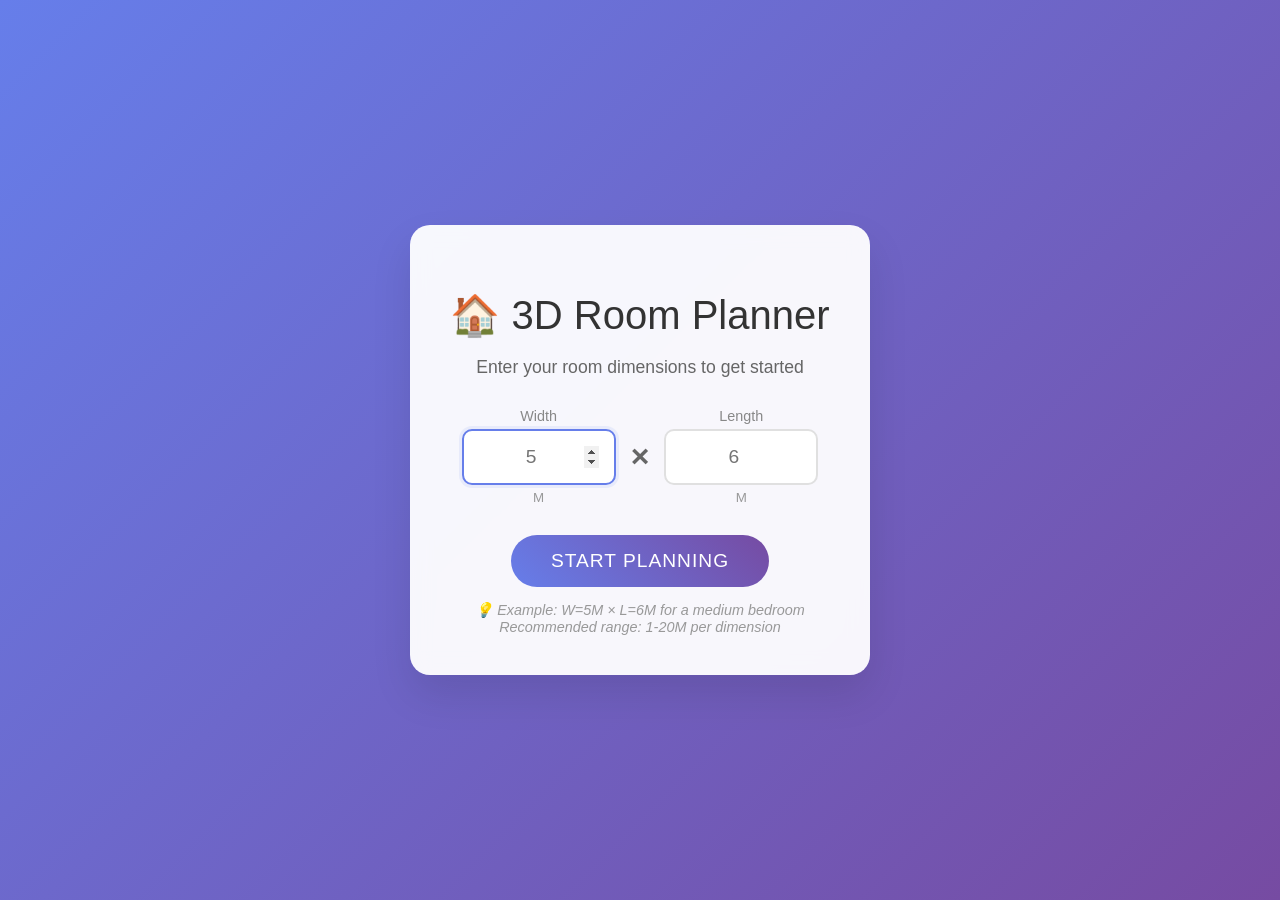
==== index.html @ 2e44877c "first commit" ====
<!DOCTYPE html>
<html>
  <head>
    <meta charset="utf-8" />
    <title>3D Room Planner - Welcome</title>
    <style>
      body {
        margin: 0;
        font-family: "Segoe UI", Tahoma, Geneva, Verdana, sans-serif;
        background: linear-gradient(135deg, #667eea 0%, #764ba2 100%);
        min-height: 100vh;
        display: flex;
        align-items: center;
        justify-content: center;
      }

      .intro-container {
        background: rgba(255, 255, 255, 0.95);
        padding: 40px;
        border-radius: 20px;
        box-shadow: 0 20px 40px rgba(0, 0, 0, 0.1);
        text-align: center;
        max-width: 500px;
        backdrop-filter: blur(10px);
        margin: 20px;
      }

      .intro-container h1 {
        color: #333;
        margin-bottom: 10px;
        font-size: 2.5em;
        font-weight: 300;
      }

      .intro-container p {
        color: #666;
        margin-bottom: 30px;
        font-size: 1.1em;
      }

      .dimension-inputs {
        display: flex;
        align-items: center;
        justify-content: center;
        gap: 15px;
        margin-bottom: 30px;
        flex-wrap: wrap;
      }

      .input-group {
        display: flex;
        flex-direction: column;
        align-items: center;
      }

      .input-group label {
        font-size: 0.9em;
        color: #888;
        margin-bottom: 5px;
        font-weight: 500;
      }

      .dimension-inputs input {
        width: 120px;
        padding: 15px;
        border: 2px solid #e0e0e0;
        border-radius: 10px;
        font-size: 1.2em;
        text-align: center;
        transition: all 0.3s ease;
        background: white;
      }

      .dimension-inputs input:focus {
        outline: none;
        border-color: #667eea;
        box-shadow: 0 0 0 3px rgba(102, 126, 234, 0.1);
      }

      .dimension-separator {
        font-size: 2em;
        color: #666;
        font-weight: bold;
      }

      .start-button {
        background: linear-gradient(45deg, #667eea, #764ba2);
        color: white;
        border: none;
        padding: 15px 40px;
        font-size: 1.2em;
        border-radius: 50px;
        cursor: pointer;
        transition: all 0.3s ease;
        font-weight: 500;
        text-transform: uppercase;
        letter-spacing: 1px;
      }

      .start-button:hover {
        transform: translateY(-2px);
        box-shadow: 0 10px 20px rgba(102, 126, 234, 0.3);
      }

      .start-button:disabled {
        background: #ccc;
        cursor: not-allowed;
        transform: none;
        box-shadow: none;
      }

      .hint {
        font-size: 0.9em;
        color: #999;
        margin-top: 15px;
        font-style: italic;
      }

      /* Responsive design */
      @media (max-width: 600px) {
        .intro-container {
          margin: 20px;
          padding: 30px 20px;
        }

        .intro-container h1 {
          font-size: 2em;
        }

        .dimension-inputs {
          flex-direction: column;
        }

        .dimension-separator {
          transform: rotate(90deg);
        }
      }
    </style>
  </head>
  <body>
    <div class="intro-container">
      <h1>🏠 3D Room Planner</h1>
      <p>Enter your room dimensions to get started</p>

      <div class="dimension-inputs">
        <div class="input-group">
          <label>Width</label>
          <input
            type="number"
            id="room-width"
            placeholder="5"
            min="1"
            max="20"
          />
          <small style="color: #999; margin-top: 5px">M</small>
        </div>

        <div class="dimension-separator">×</div>

        <div class="input-group">
          <label>Length</label>
          <input
            type="number"
            id="room-length"
            placeholder="6"
            min="1"
            max="20"
          />
          <small style="color: #999; margin-top: 5px">M</small>
        </div>
      </div>

      <button class="start-button" onclick="startPlanner()">
        Start Planning
      </button>

      <div class="hint">
        💡 Example: W=5M × L=6M for a medium bedroom<br />
        Recommended range: 1-20M per dimension
      </div>
    </div>

    <script>
      function startPlanner() {
        const widthInput = document.getElementById("room-width");
        const lengthInput = document.getElementById("room-length");

        const width = parseFloat(widthInput.value);
        const length = parseFloat(lengthInput.value);

        // Validation
        if (!width || !length) {
          alert("Please enter both width and length dimensions");
          return;
        }

        if (width < 1 || width > 20 || length < 1 || length > 20) {
          alert("Please enter dimensions between 1M and 20M");
          return;
        }

        // Store dimensions in localStorage for the planner page
        localStorage.setItem("roomWidth", width);
        localStorage.setItem("roomLength", length);

        // Redirect to planner page
        window.location.href = "planner.html";
      }

      // Allow Enter key to start planner
      document.addEventListener("keydown", function (e) {
        if (e.key === "Enter") {
          startPlanner();
        }
      });

      // Auto-focus first input
      window.addEventListener("load", function () {
        document.getElementById("room-width").focus();
      });
    </script>
  </body>
</html>
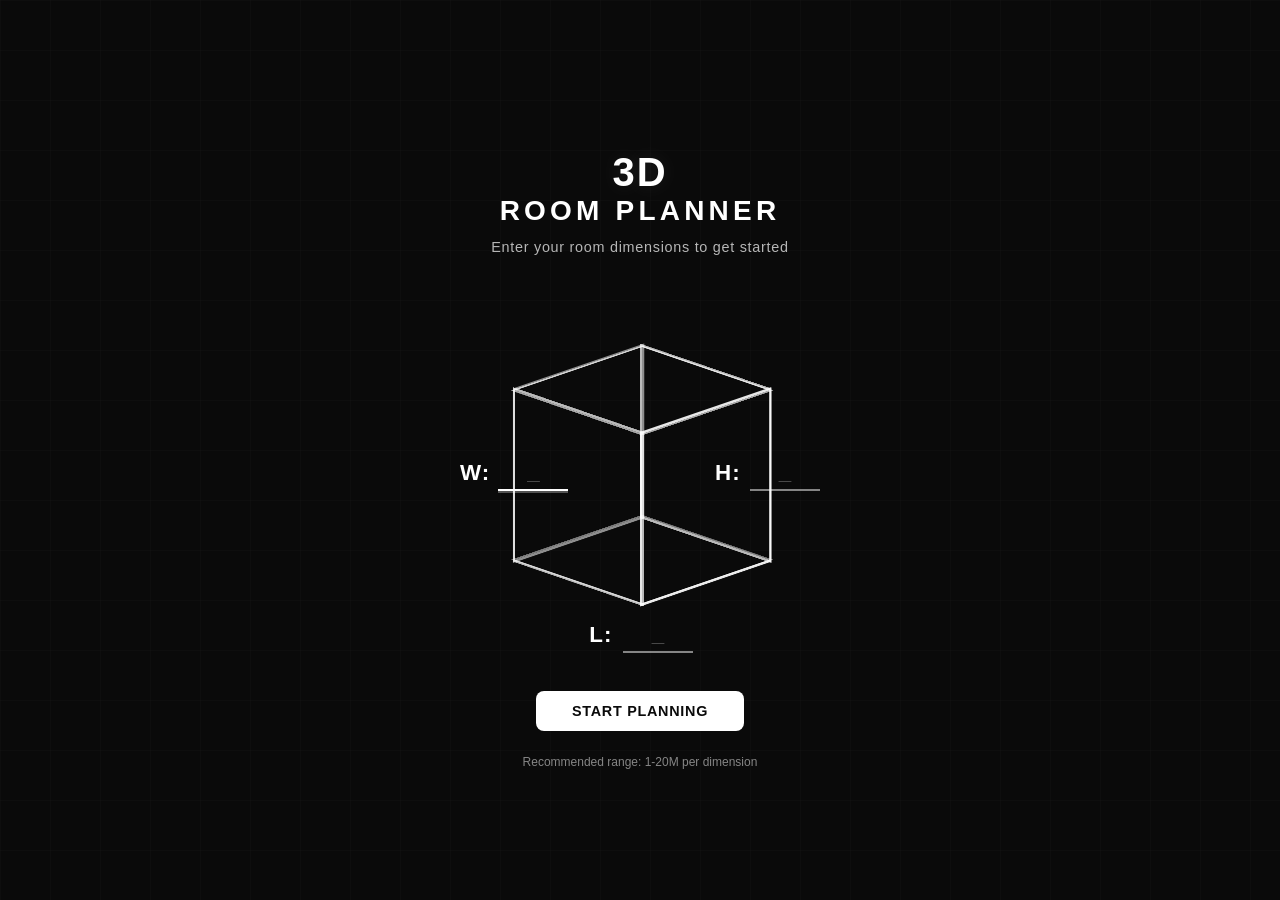
==== commit 735bdeae: "improved UI" ====
--- a/index.html
+++ b/index.html
@@ -3,170 +3,66 @@
   <head>
     <meta charset="utf-8" />
     <title>3D Room Planner - Welcome</title>
-    <style>
-      body {
-        margin: 0;
-        font-family: "Segoe UI", Tahoma, Geneva, Verdana, sans-serif;
-        background: linear-gradient(135deg, #667eea 0%, #764ba2 100%);
-        min-height: 100vh;
-        display: flex;
-        align-items: center;
-        justify-content: center;
-      }
-
-      .intro-container {
-        background: rgba(255, 255, 255, 0.95);
-        padding: 40px;
-        border-radius: 20px;
-        box-shadow: 0 20px 40px rgba(0, 0, 0, 0.1);
-        text-align: center;
-        max-width: 500px;
-        backdrop-filter: blur(10px);
-        margin: 20px;
-      }
-
-      .intro-container h1 {
-        color: #333;
-        margin-bottom: 10px;
-        font-size: 2.5em;
-        font-weight: 300;
-      }
-
-      .intro-container p {
-        color: #666;
-        margin-bottom: 30px;
-        font-size: 1.1em;
-      }
-
-      .dimension-inputs {
-        display: flex;
-        align-items: center;
-        justify-content: center;
-        gap: 15px;
-        margin-bottom: 30px;
-        flex-wrap: wrap;
-      }
-
-      .input-group {
-        display: flex;
-        flex-direction: column;
-        align-items: center;
-      }
-
-      .input-group label {
-        font-size: 0.9em;
-        color: #888;
-        margin-bottom: 5px;
-        font-weight: 500;
-      }
-
-      .dimension-inputs input {
-        width: 120px;
-        padding: 15px;
-        border: 2px solid #e0e0e0;
-        border-radius: 10px;
-        font-size: 1.2em;
-        text-align: center;
-        transition: all 0.3s ease;
-        background: white;
-      }
-
-      .dimension-inputs input:focus {
-        outline: none;
-        border-color: #667eea;
-        box-shadow: 0 0 0 3px rgba(102, 126, 234, 0.1);
-      }
-
-      .dimension-separator {
-        font-size: 2em;
-        color: #666;
-        font-weight: bold;
-      }
-
-      .start-button {
-        background: linear-gradient(45deg, #667eea, #764ba2);
-        color: white;
-        border: none;
-        padding: 15px 40px;
-        font-size: 1.2em;
-        border-radius: 50px;
-        cursor: pointer;
-        transition: all 0.3s ease;
-        font-weight: 500;
-        text-transform: uppercase;
-        letter-spacing: 1px;
-      }
-
-      .start-button:hover {
-        transform: translateY(-2px);
-        box-shadow: 0 10px 20px rgba(102, 126, 234, 0.3);
-      }
-
-      .start-button:disabled {
-        background: #ccc;
-        cursor: not-allowed;
-        transform: none;
-        box-shadow: none;
-      }
-
-      .hint {
-        font-size: 0.9em;
-        color: #999;
-        margin-top: 15px;
-        font-style: italic;
-      }
-
-      /* Responsive design */
-      @media (max-width: 600px) {
-        .intro-container {
-          margin: 20px;
-          padding: 30px 20px;
-        }
-
-        .intro-container h1 {
-          font-size: 2em;
-        }
-
-        .dimension-inputs {
-          flex-direction: column;
-        }
-
-        .dimension-separator {
-          transform: rotate(90deg);
-        }
-      }
-    </style>
+    <link rel="stylesheet" href="css/index.css" />
+    <link rel="stylesheet" href="css/dialog.css" />
+    <script src="js/utils/dialog.js"></script>
   </head>
   <body>
     <div class="intro-container">
-      <h1>🏠 3D Room Planner</h1>
-      <p>Enter your room dimensions to get started</p>
+      <h1 class="main-title">
+        <span class="title-3d">3D</span>
+        <span class="title-room">ROOM PLANNER</span>
+      </h1>
+      <p class="subtitle">Enter your room dimensions to get started</p>
 
-      <div class="dimension-inputs">
-        <div class="input-group">
-          <label>Width</label>
-          <input
-            type="number"
-            id="room-width"
-            placeholder="5"
-            min="1"
-            max="20"
-          />
-          <small style="color: #999; margin-top: 5px">M</small>
+      <div class="room-visualization">
+        <!-- 3D Wireframe Cube -->
+        <div class="wireframe-cube">
+          <div class="cube-face cube-front"></div>
+          <div class="cube-face cube-back"></div>
+          <div class="cube-face cube-right"></div>
+          <div class="cube-face cube-left"></div>
+          <div class="cube-face cube-top"></div>
+          <div class="cube-face cube-bottom"></div>
         </div>
 
-        <div class="dimension-separator">×</div>
+        <!-- Dimension Inputs positioned around the cube -->
+        <div class="dimension-inputs-wrapper">
+          <div class="dimension-input-group dimension-width">
+            <label class="dimension-label">W:</label>
+            <input
+              type="number"
+              id="room-width"
+              class="dimension-input"
+              placeholder="_"
+              min="1"
+              max="20"
+            />
+          </div>
 
-        <div class="input-group">
-          <label>Length</label>
-          <input
-            type="number"
-            id="room-length"
-            placeholder="6"
-            min="1"
-            max="20"
-          />
-          <small style="color: #999; margin-top: 5px">M</small>
+          <div class="dimension-input-group dimension-height">
+            <label class="dimension-label">H:</label>
+            <input
+              type="number"
+              id="room-height"
+              class="dimension-input"
+              placeholder="_"
+              min="1"
+              max="20"
+            />
+          </div>
+
+          <div class="dimension-input-group dimension-length">
+            <label class="dimension-label">L:</label>
+            <input
+              type="number"
+              id="room-length"
+              class="dimension-input"
+              placeholder="_"
+              min="1"
+              max="20"
+            />
+          </div>
         </div>
       </div>
 
@@ -174,50 +70,18 @@
         Start Planning
       </button>
 
-      <div class="hint">
-        💡 Example: W=5M × L=6M for a medium bedroom<br />
-        Recommended range: 1-20M per dimension
+      <div class="hint">Recommended range: 1-20M per dimension</div>
+    </div>
+
+    <!-- Dialog Modal -->
+    <div id="dialog-modal">
+      <div id="dialog-content">
+        <h2 id="dialog-title">Dialog</h2>
+        <p id="dialog-message"></p>
+        <div id="dialog-buttons"></div>
       </div>
     </div>
 
-    <script>
-      function startPlanner() {
-        const widthInput = document.getElementById("room-width");
-        const lengthInput = document.getElementById("room-length");
-
-        const width = parseFloat(widthInput.value);
-        const length = parseFloat(lengthInput.value);
-
-        // Validation
-        if (!width || !length) {
-          alert("Please enter both width and length dimensions");
-          return;
-        }
-
-        if (width < 1 || width > 20 || length < 1 || length > 20) {
-          alert("Please enter dimensions between 1M and 20M");
-          return;
-        }
-
-        // Store dimensions in localStorage for the planner page
-        localStorage.setItem("roomWidth", width);
-        localStorage.setItem("roomLength", length);
-
-        // Redirect to planner page
-        window.location.href = "planner.html";
-      }
-
-      // Allow Enter key to start planner
-      document.addEventListener("keydown", function (e) {
-        if (e.key === "Enter") {
-          startPlanner();
-        }
-      });
-
-      // Auto-focus first input
-      window.addEventListener("load", function () {
-        document.getElementById("room-width").focus();
-      });
-    </script>
+    <script src="js/index.js"></script>
   </body>
 </html>
--- a/css/index.css
+++ b/css/index.css
@@ -0,0 +1,429 @@
+body {
+  margin: 0;
+  font-family: -apple-system, BlinkMacSystemFont, "Segoe UI", "Roboto", "Oxygen",
+    "Ubuntu", "Cantarell", "Fira Sans", "Droid Sans", "Helvetica Neue",
+    sans-serif;
+  background: #0a0a0a;
+  min-height: 100vh;
+  display: flex;
+  align-items: center;
+  justify-content: center;
+  position: relative;
+  overflow: auto;
+  padding: 15px;
+  box-sizing: border-box;
+}
+
+/* Grid background pattern */
+body::before {
+  content: "";
+  position: absolute;
+  top: 0;
+  left: 0;
+  width: 100%;
+  height: 100%;
+  background-image: 
+    linear-gradient(rgba(255, 255, 255, 0.03) 1px, transparent 1px),
+    linear-gradient(90deg, rgba(255, 255, 255, 0.03) 1px, transparent 1px);
+  background-size: 50px 50px;
+  pointer-events: none;
+  opacity: 0.5;
+}
+
+.intro-container {
+  position: relative;
+  z-index: 1;
+  text-align: center;
+  max-width: 550px;
+  width: 100%;
+  padding: 30px 25px;
+  margin: 0 auto;
+  box-sizing: border-box;
+}
+
+.main-title {
+  display: flex;
+  flex-direction: column;
+  align-items: center;
+  gap: 5px;
+  margin-bottom: 12px;
+}
+
+.title-3d {
+  font-size: 2.5rem;
+  font-weight: 800;
+  color: #ffffff;
+  letter-spacing: 0.05em;
+  text-transform: uppercase;
+  line-height: 1;
+  text-shadow: 0 0 20px rgba(255, 255, 255, 0.1);
+}
+
+.title-room {
+  font-size: 1.75rem;
+  font-weight: 700;
+  color: #ffffff;
+  letter-spacing: 0.15em;
+  text-transform: uppercase;
+  line-height: 1;
+}
+
+.subtitle {
+  color: rgba(255, 255, 255, 0.7);
+  margin-bottom: 28px;
+  font-size: 0.9rem;
+  font-weight: 400;
+  letter-spacing: 0.05em;
+}
+
+/* Room Visualization Container */
+.room-visualization {
+  position: relative;
+  width: 380px;
+  height: 380px;
+  margin: 0 auto 28px;
+  display: flex;
+  align-items: center;
+  justify-content: center;
+  min-height: 380px;
+  max-width: 100%;
+  box-sizing: border-box;
+}
+
+/* 3D Wireframe Cube */
+.wireframe-cube {
+  position: relative;
+  width: 180px;
+  height: 180px;
+  transform-style: preserve-3d;
+  transform: rotateX(-20deg) rotateY(45deg);
+  animation: float 6s ease-in-out infinite;
+}
+
+@keyframes float {
+  0%, 100% {
+    transform: rotateX(-20deg) rotateY(45deg) translateY(0);
+  }
+  50% {
+    transform: rotateX(-20deg) rotateY(45deg) translateY(-10px);
+  }
+}
+
+.cube-face {
+  position: absolute;
+  width: 180px;
+  height: 180px;
+  border: 3px solid #ffffff;
+  background: transparent;
+  opacity: 0.9;
+}
+
+.cube-front {
+  transform: translateZ(90px);
+  border-color: #ffffff;
+}
+
+.cube-back {
+  transform: translateZ(-90px) rotateY(180deg);
+  border-color: rgba(255, 255, 255, 0.6);
+}
+
+.cube-right {
+  transform: rotateY(90deg) translateZ(90px);
+  border-color: rgba(255, 255, 255, 0.8);
+}
+
+.cube-left {
+  transform: rotateY(-90deg) translateZ(90px);
+  border-color: rgba(255, 255, 255, 0.8);
+}
+
+.cube-top {
+  transform: rotateX(90deg) translateZ(90px);
+  border-color: rgba(255, 255, 255, 0.7);
+}
+
+.cube-bottom {
+  transform: rotateX(-90deg) translateZ(90px);
+  border-color: rgba(255, 255, 255, 0.5);
+}
+
+/* Dimension Inputs Wrapper */
+.dimension-inputs-wrapper {
+  position: absolute;
+  width: 100%;
+  height: 100%;
+  pointer-events: none;
+}
+
+.dimension-input-group {
+  position: absolute;
+  display: flex;
+  align-items: center;
+  gap: 8px;
+  pointer-events: auto;
+}
+
+.dimension-label {
+  font-size: 1.4rem;
+  font-weight: 700;
+  color: #ffffff;
+  letter-spacing: 0.05em;
+  text-transform: uppercase;
+  min-width: 28px;
+}
+
+.dimension-input {
+  background: transparent;
+  border: none;
+  border-bottom: 2px solid rgba(255, 255, 255, 0.5);
+  color: #ffffff;
+  font-size: 1.4rem;
+  font-weight: 600;
+  width: 70px;
+  text-align: center;
+  padding: 4px 0;
+  outline: none;
+  transition: all 0.3s ease;
+  font-family: inherit;
+}
+
+.dimension-input::placeholder {
+  color: rgba(255, 255, 255, 0.3);
+}
+
+.dimension-input:focus {
+  border-bottom-color: #ffffff;
+  box-shadow: 0 2px 0 rgba(255, 255, 255, 0.3);
+}
+
+.dimension-input::-webkit-inner-spin-button,
+.dimension-input::-webkit-outer-spin-button {
+  -webkit-appearance: none;
+  margin: 0;
+}
+
+.dimension-input[type="number"] {
+  -moz-appearance: textfield;
+}
+
+/* Position inputs around the cube */
+.dimension-width {
+  left: 10px;
+  top: 50%;
+  transform: translateY(-50%);
+  flex-direction: row;
+  align-items: center;
+}
+
+.dimension-height {
+  right: 10px;
+  top: 50%;
+  transform: translateY(-50%);
+  flex-direction: row;
+  align-items: center;
+}
+
+.dimension-length {
+  bottom: 10px;
+  left: 50%;
+  transform: translateX(-50%);
+  flex-direction: row;
+  align-items: center;
+}
+
+/* Start Button */
+.start-button {
+  background: #ffffff;
+  color: #0a0a0a;
+  border: none;
+  padding: 12px 36px;
+  font-size: 0.9rem;
+  font-weight: 600;
+  border-radius: 8px;
+  cursor: pointer;
+  transition: all 0.3s ease;
+  font-family: inherit;
+  letter-spacing: 0.05em;
+  text-transform: uppercase;
+  margin-bottom: 12px;
+}
+
+.start-button:hover {
+  background: rgba(255, 255, 255, 0.9);
+  transform: translateY(-2px);
+  box-shadow: 0 10px 30px rgba(255, 255, 255, 0.2);
+}
+
+.start-button:active {
+  transform: translateY(0);
+}
+
+.start-button:disabled {
+  background: rgba(255, 255, 255, 0.3);
+  cursor: not-allowed;
+  transform: none;
+  box-shadow: none;
+}
+
+/* Hint */
+.hint {
+  font-size: 0.75rem;
+  color: rgba(255, 255, 255, 0.5);
+  margin-top: 12px;
+  font-weight: 400;
+}
+
+/* Responsive Design */
+@media (max-width: 768px) {
+  body {
+    padding: 15px;
+  }
+
+  .intro-container {
+    padding: 30px 20px;
+  }
+
+  .title-3d {
+    font-size: 2.2rem;
+  }
+
+  .title-room {
+    font-size: 1.6rem;
+  }
+
+  .room-visualization {
+    width: 100%;
+    max-width: 350px;
+    height: 350px;
+    min-height: 350px;
+  }
+
+  .wireframe-cube {
+    width: 150px;
+    height: 150px;
+  }
+
+  .cube-face {
+    width: 150px;
+    height: 150px;
+  }
+
+  .cube-front {
+    transform: translateZ(75px);
+  }
+
+  .cube-back {
+    transform: translateZ(-75px) rotateY(180deg);
+  }
+
+  .cube-right {
+    transform: rotateY(90deg) translateZ(75px);
+  }
+
+  .cube-left {
+    transform: rotateY(-90deg) translateZ(75px);
+  }
+
+  .cube-top {
+    transform: rotateX(90deg) translateZ(75px);
+  }
+
+  .cube-bottom {
+    transform: rotateX(-90deg) translateZ(75px);
+  }
+
+  .dimension-label {
+    font-size: 1.2rem;
+  }
+
+  .dimension-input {
+    width: 60px;
+    font-size: 1.2rem;
+  }
+
+  .dimension-width {
+    left: 10px;
+  }
+
+  .dimension-height {
+    right: 10px;
+  }
+
+  .dimension-length {
+    bottom: 10px;
+  }
+}
+
+@media (max-width: 480px) {
+  body {
+    padding: 10px;
+  }
+
+  .intro-container {
+    padding: 25px 15px;
+  }
+
+  .room-visualization {
+    width: 100%;
+    max-width: 300px;
+    height: 300px;
+    min-height: 300px;
+  }
+
+  .wireframe-cube {
+    width: 120px;
+    height: 120px;
+  }
+
+  .cube-face {
+    width: 120px;
+    height: 120px;
+  }
+
+  .cube-front {
+    transform: translateZ(60px);
+  }
+
+  .cube-back {
+    transform: translateZ(-60px) rotateY(180deg);
+  }
+
+  .cube-right {
+    transform: rotateY(90deg) translateZ(60px);
+  }
+
+  .cube-left {
+    transform: rotateY(-90deg) translateZ(60px);
+  }
+
+  .cube-top {
+    transform: rotateX(90deg) translateZ(60px);
+  }
+
+  .cube-bottom {
+    transform: rotateX(-90deg) translateZ(60px);
+  }
+
+  .dimension-width {
+    left: 5px;
+  }
+
+  .dimension-height {
+    right: 5px;
+  }
+
+  .dimension-length {
+    bottom: 5px;
+  }
+
+  .dimension-label {
+    font-size: 1rem;
+    min-width: 25px;
+  }
+
+  .dimension-input {
+    width: 50px;
+    font-size: 1rem;
+  }
+}
--- a/css/dialog.css
+++ b/css/dialog.css
@@ -0,0 +1,187 @@
+/* Dialog Modal Styles - Similar to auth modal */
+
+#dialog-modal {
+  display: none;
+  position: fixed;
+  top: 0;
+  left: 0;
+  width: 100%;
+  height: 100%;
+  background: rgba(0, 0, 0, 0.7);
+  z-index: 10001;
+  justify-content: center;
+  align-items: center;
+}
+
+#dialog-content {
+  background: white;
+  padding: 30px;
+  border-radius: 10px;
+  width: 90%;
+  max-width: 400px;
+  box-shadow: 0 4px 20px rgba(0, 0, 0, 0.3);
+  position: relative;
+}
+
+#dialog-title {
+  margin: 0 0 15px 0;
+  color: #333;
+  font-size: 24px;
+  font-weight: 600;
+}
+
+#dialog-message {
+  margin: 0 0 20px 0;
+  color: #555;
+  font-size: 16px;
+  line-height: 1.5;
+}
+
+.dialog-input-container {
+  margin: 15px 0 20px 0;
+}
+
+.dialog-input {
+  width: 100%;
+  padding: 10px;
+  border: 1px solid #ddd;
+  border-radius: 5px;
+  font-size: 16px;
+  box-sizing: border-box;
+}
+
+.dialog-input:focus {
+  outline: none;
+  border-color: #4CAF50;
+}
+
+#dialog-buttons {
+  display: flex;
+  gap: 10px;
+  justify-content: flex-end;
+  margin-top: 20px;
+}
+
+.dialog-btn {
+  padding: 10px 20px;
+  border: none;
+  border-radius: 5px;
+  font-size: 16px;
+  cursor: pointer;
+  transition: background 0.2s;
+  min-width: 80px;
+}
+
+.dialog-btn-primary {
+  background: #4CAF50;
+  color: white;
+}
+
+.dialog-btn-primary:hover {
+  background: #45a049;
+}
+
+.dialog-btn-secondary {
+  background: #e0e0e0;
+  color: #333;
+}
+
+.dialog-btn-secondary:hover {
+  background: #d0d0d0;
+}
+
+.dialog-btn:disabled {
+  background: #ccc;
+  cursor: not-allowed;
+}
+
+/* Welcome Dialog Styles */
+#dialog-content.welcome-dialog {
+  background: rgba(15, 15, 15, 0.98);
+  backdrop-filter: blur(20px);
+  border: 1px solid rgba(255, 255, 255, 0.1);
+  max-width: 500px;
+  padding: 40px;
+  color: #f5f5f5;
+}
+
+.welcome-dialog-content {
+  color: #f5f5f5;
+}
+
+.welcome-title {
+  font-size: 28px;
+  font-weight: 700;
+  color: #ffffff;
+  margin: 0 0 10px 0;
+  text-align: center;
+}
+
+.welcome-subtitle {
+  font-size: 16px;
+  color: rgba(255, 255, 255, 0.7);
+  text-align: center;
+  margin: 0 0 30px 0;
+  padding-bottom: 20px;
+  border-bottom: 1px solid rgba(255, 255, 255, 0.1);
+}
+
+.welcome-section {
+  margin: 25px 0;
+}
+
+.welcome-section h3 {
+  font-size: 18px;
+  font-weight: 600;
+  color: #ffffff;
+  margin: 0 0 12px 0;
+}
+
+.welcome-section ul {
+  list-style: none;
+  padding: 0;
+  margin: 0;
+}
+
+.welcome-section li {
+  padding: 8px 0;
+  color: rgba(255, 255, 255, 0.9);
+  font-size: 15px;
+  line-height: 1.6;
+}
+
+.welcome-section li strong {
+  color: #ffffff;
+  font-weight: 600;
+}
+
+.welcome-tip {
+  margin-top: 30px;
+  padding: 15px;
+  background: rgba(255, 255, 255, 0.05);
+  border-left: 4px solid rgba(255, 255, 255, 0.3);
+  border-radius: 6px;
+  color: rgba(255, 255, 255, 0.9);
+  font-size: 14px;
+  line-height: 1.6;
+}
+
+.welcome-tip strong {
+  color: #ffffff;
+  font-weight: 600;
+}
+
+#dialog-content.welcome-dialog .dialog-btn-primary {
+  background: #ffffff;
+  color: #0a0a0a;
+  font-weight: 600;
+  padding: 12px 32px;
+  margin-top: 20px;
+}
+
+#dialog-content.welcome-dialog .dialog-btn-primary:hover {
+  background: rgba(255, 255, 255, 0.9);
+  transform: translateY(-1px);
+  box-shadow: 0 4px 12px rgba(255, 255, 255, 0.2);
+}
+
